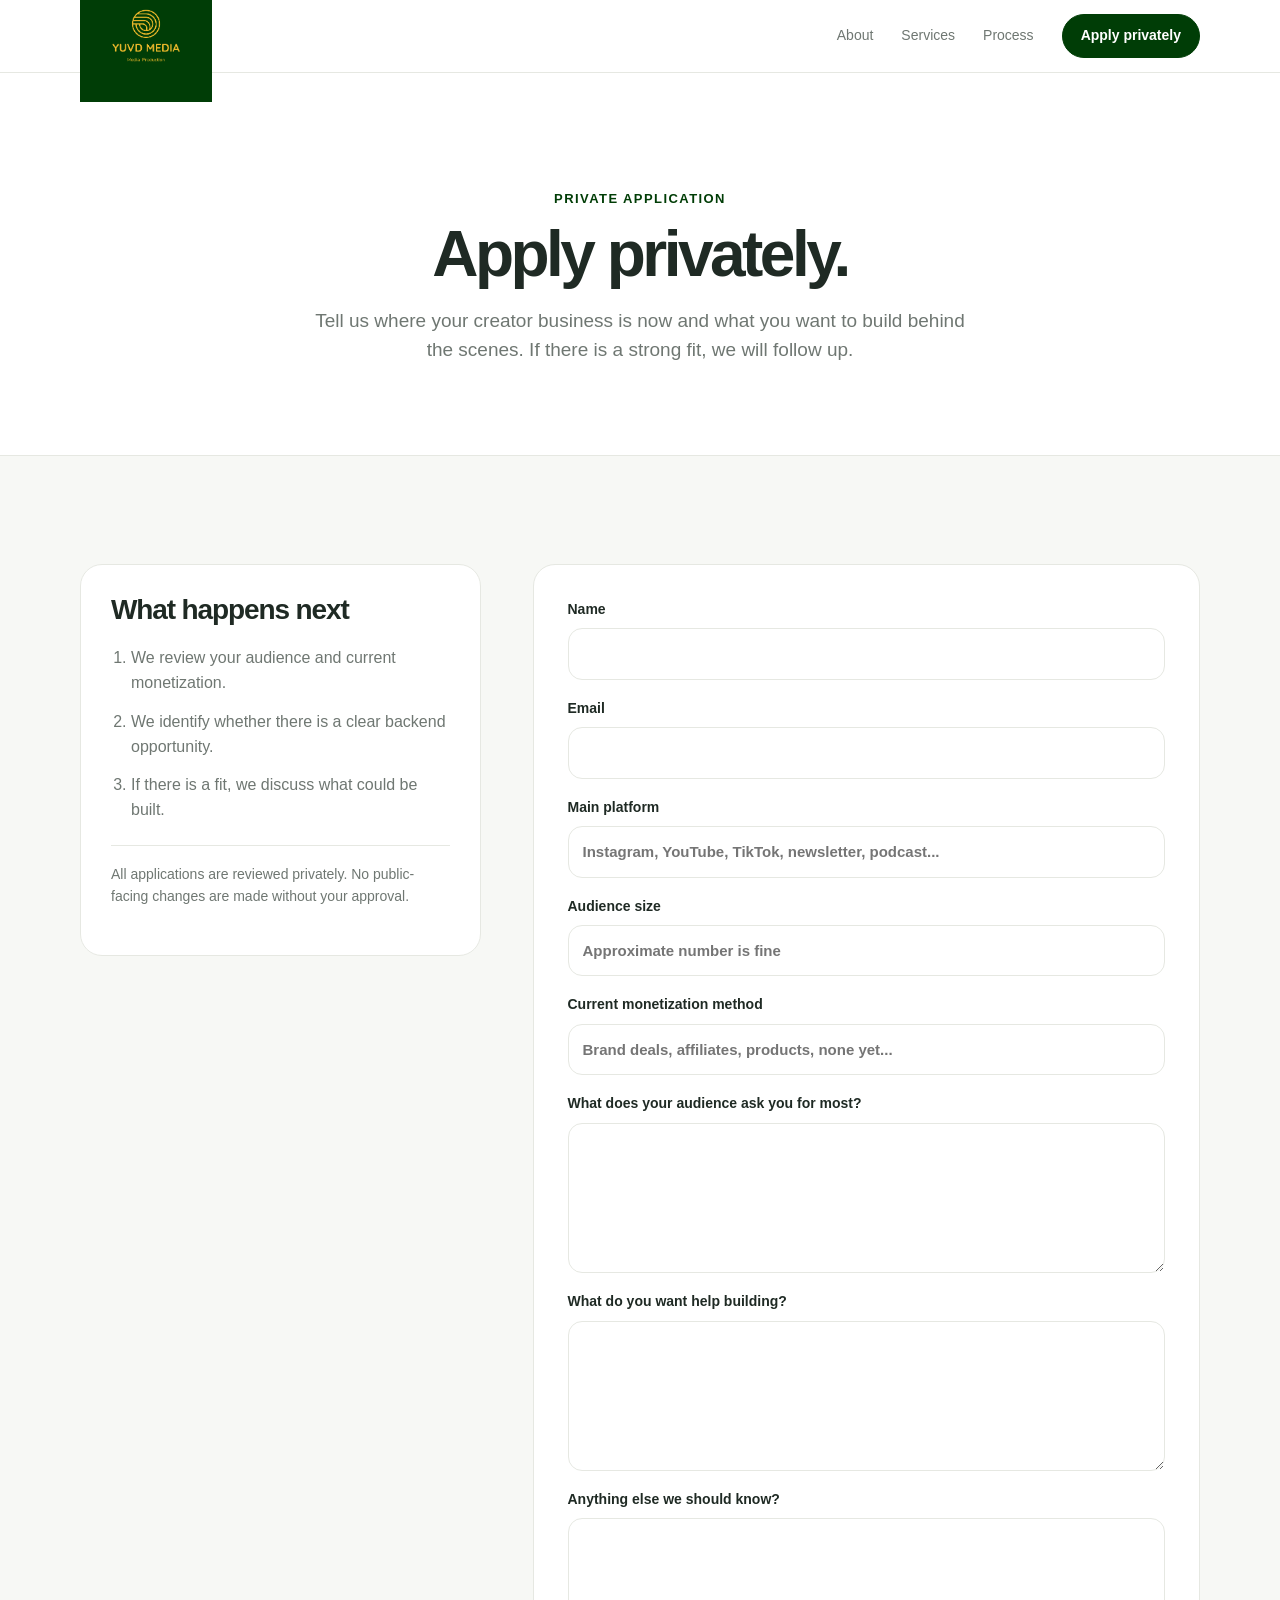
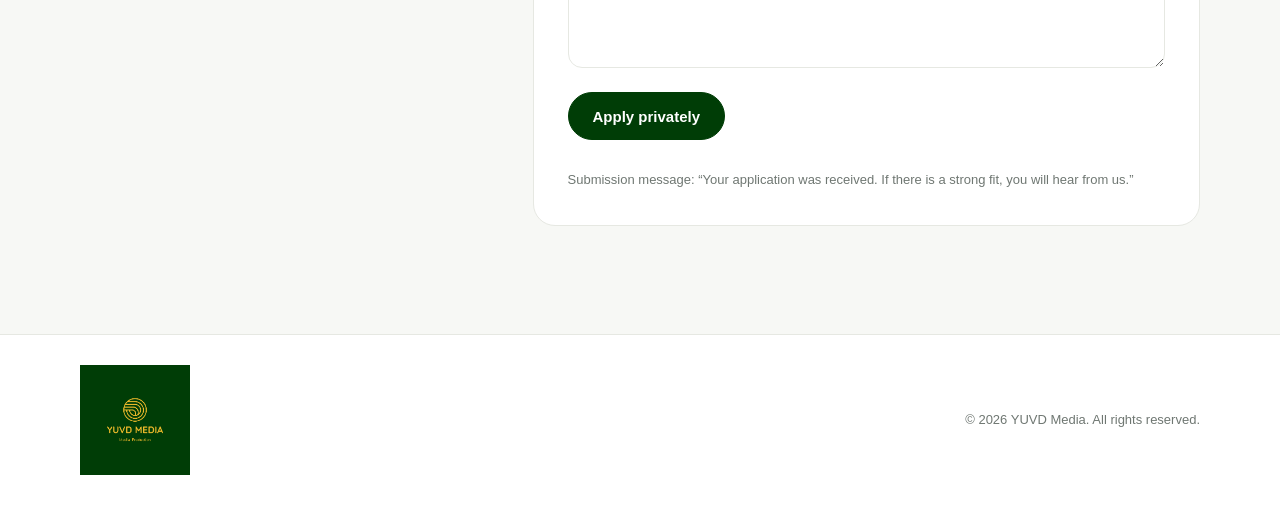
==== apply.html @ 58db4ff4 "fix: correct files with logo" ====
<!DOCTYPE html>
<html lang="en">
<head>
  <meta charset="UTF-8" />
  <meta name="viewport" content="width=device-width, initial-scale=1.0" />
  <title>Apply Privately | YUVD Media</title>
  <meta name="description" content="Apply privately to work with YUVD Media, a discreet backend monetization partner for creators with traction." />
  <link rel="stylesheet" href="styles.css" />
</head>

<body>
  <header class="site-header">
    <div class="nav container">
      <a class="logo-link" href="index.html" aria-label="YUVD Media home">
        <img src="yuvd-media-logo.png" alt="YUVD Media" class="logo" />
      </a>

      <nav class="desktop-nav" aria-label="Primary navigation">
        <a href="index.html#about">About</a>
        <a href="index.html#services">Services</a>
        <a href="index.html#process">Process</a>
        <a href="apply.html" class="nav-cta">Apply privately</a>
      </nav>

      <a href="index.html" class="mobile-nav-cta">Home</a>
    </div>
  </header>

  <main>
    <section class="application-hero">
      <div class="container narrow center">
        <p class="eyebrow">Private application</p>
        <h1>Apply privately.</h1>
        <p>
          Tell us where your creator business is now and what you want to build behind the scenes.
          If there is a strong fit, we will follow up.
        </p>
      </div>
    </section>

    <section class="section application-section">
      <div class="container application-layout">
        <aside class="application-aside">
          <h2>What happens next</h2>
          <ol>
            <li>We review your audience and current monetization.</li>
            <li>We identify whether there is a clear backend opportunity.</li>
            <li>If there is a fit, we discuss what could be built.</li>
          </ol>
          <p class="confidential-note">
            All applications are reviewed privately. No public-facing changes are made without your approval.
          </p>
        </aside>

        <form class="application-form" action="#" method="post">
          <label>
            Name
            <input type="text" name="name" required />
          </label>

          <label>
            Email
            <input type="email" name="email" required />
          </label>

          <label>
            Main platform
            <input type="text" name="platform" placeholder="Instagram, YouTube, TikTok, newsletter, podcast..." required />
          </label>

          <label>
            Audience size
            <input type="text" name="audience_size" placeholder="Approximate number is fine" required />
          </label>

          <label>
            Current monetization method
            <input type="text" name="current_monetization" placeholder="Brand deals, affiliates, products, none yet..." />
          </label>

          <label>
            What does your audience ask you for most?
            <textarea name="audience_questions" required></textarea>
          </label>

          <label>
            What do you want help building?
            <textarea name="build_goal" required></textarea>
          </label>

          <label>
            Anything else we should know?
            <textarea name="additional_context"></textarea>
          </label>

          <button type="submit" class="button primary">Apply privately</button>
          <p class="microcopy">Submission message: “Your application was received. If there is a strong fit, you will hear from us.”</p>
        </form>
      </div>
    </section>
  </main>

  <footer class="footer">
    <div class="container footer-inner">
      <img src="yuvd-media-logo.png" alt="YUVD Media" class="footer-logo" />
      <p>© 2026 YUVD Media. All rights reserved.</p>
    </div>
  </footer>
</body>
</html>
---- styles.css ----
/* YUVD Media website system */

:root {
  --green: #003D06;
  --green-hover: #062F0A;
  --gold: #E4B24F;
  --text: #1F2A24;
  --muted: #6F7772;
  --soft: #F7F8F5;
  --border: #E6E8E2;
  --white: #FFFFFF;
  --shadow: 0 18px 60px rgba(0, 61, 6, 0.07);
}

* {
  box-sizing: border-box;
}

html {
  scroll-behavior: smooth;
}

body {
  margin: 0;
  font-family: Inter, -apple-system, BlinkMacSystemFont, "Segoe UI", Roboto, Arial, sans-serif;
  color: var(--text);
  background: var(--white);
  line-height: 1.55;
}

img {
  max-width: 100%;
  display: block;
}

a {
  color: inherit;
  text-decoration: none;
}

.container {
  width: min(1120px, calc(100% - 40px));
  margin: 0 auto;
}

.narrow {
  width: min(680px, calc(100% - 40px));
}

.center {
  text-align: center;
}

.site-header {
  position: sticky;
  top: 0;
  z-index: 20;
  background: rgba(255, 255, 255, 0.94);
  backdrop-filter: blur(16px);
  border-bottom: 1px solid var(--border);
}

.nav {
  height: 72px;
  display: flex;
  align-items: center;
  justify-content: space-between;
}

.logo-link {
  display: inline-flex;
  align-items: center;
}

.logo {
  width: 132px;
  height: auto;
}

.desktop-nav {
  display: flex;
  align-items: center;
  gap: 28px;
  font-size: 14px;
  color: var(--muted);
}

.desktop-nav a:not(.nav-cta):hover {
  color: var(--green);
}

.nav-cta {
  color: var(--white);
  background: var(--green);
  border: 1px solid var(--green);
  border-radius: 999px;
  padding: 10px 18px;
  font-weight: 600;
}

.nav-cta:hover {
  background: var(--green-hover);
}

.mobile-nav-cta {
  display: none;
  color: var(--green);
  font-weight: 600;
  font-size: 14px;
}

/* Buttons */

.button {
  display: inline-flex;
  align-items: center;
  justify-content: center;
  min-height: 48px;
  padding: 14px 24px;
  border-radius: 999px;
  font-size: 15px;
  font-weight: 600;
  border: 1px solid transparent;
  transition: transform 180ms ease, background 180ms ease, border-color 180ms ease;
}

.button:hover {
  transform: translateY(-1px);
}

.button.primary {
  background: var(--green);
  color: var(--white);
  border-color: var(--green);
}

.button.primary:hover {
  background: var(--green-hover);
}

.button.secondary {
  color: var(--green);
  background: var(--white);
  border-color: var(--border);
}

.button.secondary:hover {
  border-color: var(--gold);
}

/* Shared sections */

.section {
  padding: 108px 0;
}

.section-heading {
  margin-bottom: 42px;
}

.section-heading.center,
.section-heading.narrow {
  margin-left: auto;
  margin-right: auto;
}

.eyebrow {
  margin: 0 0 14px;
  color: var(--green);
  font-size: 13px;
  font-weight: 700;
  letter-spacing: 0.11em;
  text-transform: uppercase;
}

h1,
h2,
h3,
p {
  margin-top: 0;
}

h1 {
  font-size: clamp(42px, 6vw, 64px);
  line-height: 0.98;
  letter-spacing: -0.055em;
  font-weight: 700;
  margin-bottom: 24px;
}

h2 {
  font-size: clamp(30px, 4vw, 44px);
  line-height: 1.05;
  letter-spacing: -0.04em;
  font-weight: 650;
  margin-bottom: 20px;
}

h3 {
  font-size: 22px;
  line-height: 1.2;
  letter-spacing: -0.025em;
  font-weight: 650;
  margin-bottom: 12px;
}

p {
  color: var(--muted);
  font-size: 17px;
  margin-bottom: 18px;
}

.microcopy {
  color: var(--muted);
  font-size: 13px;
  margin: 12px 0 0;
}

/* Hero */

.hero {
  padding: 132px 0 118px;
  background: var(--white);
}

.hero-grid {
  display: grid;
  grid-template-columns: minmax(0, 1.05fr) minmax(360px, 0.95fr);
  gap: 72px;
  align-items: center;
}

.hero-copy {
  max-width: 675px;
}

.hero-line {
  font-size: 24px;
  color: var(--text);
  font-weight: 600;
  letter-spacing: -0.025em;
  margin-bottom: 18px;
}

.hero-support {
  font-size: 19px;
  max-width: 640px;
  margin-bottom: 30px;
}

.hero-actions {
  display: flex;
  flex-direction: column;
  align-items: flex-start;
}

.hero-visual {
  position: relative;
  padding: 34px;
  border: 1px solid var(--border);
  border-radius: 28px;
  background:
    radial-gradient(circle at 84% 16%, rgba(228, 178, 79, 0.14), transparent 28%),
    linear-gradient(180deg, #FFFFFF, #FBFCF9);
  box-shadow: var(--shadow);
}

.hero-visual::before {
  content: "";
  position: absolute;
  inset: 18px;
  border: 1px solid rgba(230, 232, 226, 0.75);
  border-radius: 22px;
  pointer-events: none;
}

.system-card {
  position: relative;
  z-index: 1;
  background: var(--white);
  border: 1px solid var(--border);
  border-radius: 16px;
  padding: 18px 20px;
  box-shadow: 0 12px 40px rgba(0, 61, 6, 0.05);
}

.system-card::before {
  content: "";
  width: 9px;
  height: 9px;
  background: var(--gold);
  border-radius: 50%;
  position: absolute;
  left: 18px;
  top: 50%;
  transform: translateY(-50%);
}

.system-label {
  display: block;
  padding-left: 22px;
  color: var(--text);
  font-weight: 650;
  font-size: 15px;
}

.system-connector {
  width: 1px;
  height: 26px;
  background: #D8DED4;
  margin: 0 auto;
}

.card-2,
.card-4 {
  transform: translateX(22px);
}

.card-3 {
  transform: translateX(-16px);
}

/* Problem */

.problem {
  border-top: 1px solid var(--border);
}

.problem .narrow {
  text-align: center;
}

.section-kicker {
  width: 56px;
  height: 2px;
  background: var(--gold);
  margin: 0 auto 24px;
}

.problem-list {
  margin-top: 34px;
  display: grid;
  grid-template-columns: repeat(2, minmax(0, 1fr));
  gap: 14px 22px;
  text-align: left;
}

.problem-list div {
  display: flex;
  align-items: center;
  gap: 12px;
  padding: 14px 16px;
  border: 1px solid var(--border);
  border-radius: 14px;
  color: var(--text);
  font-weight: 550;
  background: var(--white);
}

.problem-list span {
  width: 7px;
  height: 7px;
  background: var(--gold);
  border-radius: 999px;
  flex: 0 0 auto;
}

/* Positioning */

.positioning {
  background: var(--soft);
}

.split {
  display: grid;
  grid-template-columns: minmax(0, 0.82fr) minmax(0, 1.18fr);
  gap: 72px;
  align-items: start;
}

.gold-line {
  width: 56px;
  height: 2px;
  background: var(--gold);
  margin-bottom: 24px;
}

.positioning-copy p:first-child {
  color: var(--text);
  font-weight: 650;
}

.quiet-list {
  list-style: none;
  padding: 0;
  margin: 24px 0;
  display: grid;
  gap: 10px;
}

.quiet-list li {
  color: var(--text);
  font-weight: 550;
  padding-left: 20px;
  position: relative;
}

.quiet-list li::before {
  content: "";
  width: 6px;
  height: 6px;
  background: var(--gold);
  border-radius: 999px;
  position: absolute;
  left: 0;
  top: 11px;
}

/* Services */

.card-grid.four {
  display: grid;
  grid-template-columns: repeat(4, minmax(0, 1fr));
  gap: 22px;
}

.service-card {
  padding: 32px;
  border: 1px solid var(--border);
  border-radius: 22px;
  background: var(--white);
  transition: transform 180ms ease, box-shadow 180ms ease, border-color 180ms ease;
}

.service-card:hover {
  transform: translateY(-3px);
  box-shadow: 0 18px 50px rgba(0, 61, 6, 0.06);
  border-color: rgba(228, 178, 79, 0.55);
}

.service-card p {
  font-size: 15.5px;
  margin-bottom: 0;
}

.icon-box {
  width: 44px;
  height: 44px;
  color: var(--green);
  margin-bottom: 24px;
}

.icon-box svg {
  width: 100%;
  height: 100%;
  fill: none;
  stroke: currentColor;
  stroke-width: 2.2;
  stroke-linecap: round;
  stroke-linejoin: round;
}

.section-cta {
  margin-top: 34px;
}

/* Process */

.process {
  background: var(--white);
}

.process-line {
  display: grid;
  grid-template-columns: repeat(5, 1fr);
  gap: 18px;
  position: relative;
}

.process-line::before {
  content: "";
  position: absolute;
  left: 28px;
  right: 28px;
  top: 18px;
  height: 1px;
  background: var(--border);
  z-index: 0;
}

.process-step {
  position: relative;
  z-index: 1;
  padding-right: 14px;
}

.step-number {
  width: 36px;
  height: 36px;
  border: 1px solid var(--border);
  border-radius: 999px;
  background: var(--white);
  color: var(--green);
  display: inline-flex;
  align-items: center;
  justify-content: center;
  font-size: 14px;
  font-weight: 700;
  margin-bottom: 22px;
}

.process-step h3 {
  font-size: 20px;
}

.process-step p {
  font-size: 15px;
  margin-bottom: 0;
}

/* Opportunity */

.opportunity {
  background: var(--soft);
}

.stat-grid {
  display: grid;
  grid-template-columns: repeat(4, minmax(0, 1fr));
  gap: 22px;
  margin-top: 42px;
}

.stat-card {
  background: var(--white);
  border: 1px solid var(--border);
  border-radius: 22px;
  padding: 30px;
}

.stat-card span {
  display: block;
  color: var(--green);
  font-size: clamp(34px, 4vw, 48px);
  line-height: 1;
  letter-spacing: -0.055em;
  font-weight: 720;
  margin-bottom: 18px;
}

.stat-card:nth-child(2) span {
  color: var(--gold);
}

.stat-card h3 {
  font-size: 18px;
}

.stat-card p {
  font-size: 13px;
  margin-bottom: 0;
}

.disclaimer {
  width: min(760px, 100%);
  margin: 28px auto 0;
  font-size: 13px;
  text-align: center;
}

/* Fit */

.fit-grid {
  display: grid;
  grid-template-columns: repeat(2, minmax(0, 1fr));
  gap: 24px;
}

.fit-card {
  background: var(--white);
  border: 1px solid var(--border);
  border-radius: 22px;
  padding: 34px;
}

.fit-card.for {
  border-left: 3px solid var(--green);
}

.fit-card.not-for {
  border-left: 3px solid var(--border);
}

.fit-card ul {
  list-style: none;
  margin: 20px 0 0;
  padding: 0;
  display: grid;
  gap: 13px;
}

.fit-card li {
  position: relative;
  padding-left: 22px;
  color: var(--muted);
}

.fit-card li::before {
  content: "";
  position: absolute;
  top: 11px;
  left: 0;
  width: 7px;
  height: 7px;
  border-radius: 999px;
  background: var(--gold);
}

.not-for li::before {
  background: #C8CDC5;
}

/* Final CTA */

.final-cta {
  background: var(--green);
  color: var(--white);
}

.final-cta h2,
.final-cta p,
.final-cta .microcopy {
  color: var(--white);
}

.final-cta p {
  opacity: 0.78;
}

.final-cta .button.primary {
  background: var(--white);
  color: var(--green);
  border-color: var(--white);
  margin-top: 12px;
}

.final-cta .button.primary:hover {
  background: #F7F8F5;
}

/* Application page */

.application-hero {
  padding: 116px 0 72px;
  background: var(--white);
  border-bottom: 1px solid var(--border);
}

.application-hero h1 {
  margin-bottom: 20px;
}

.application-hero p:not(.eyebrow) {
  font-size: 19px;
}

.application-section {
  background: var(--soft);
}

.application-layout {
  display: grid;
  grid-template-columns: minmax(280px, 0.75fr) minmax(0, 1.25fr);
  gap: 52px;
  align-items: start;
}

.application-aside {
  position: sticky;
  top: 104px;
  background: var(--white);
  border: 1px solid var(--border);
  border-radius: 22px;
  padding: 30px;
}

.application-aside h2 {
  font-size: 28px;
}

.application-aside ol {
  margin: 22px 0;
  padding-left: 20px;
  color: var(--muted);
}

.application-aside li {
  margin-bottom: 14px;
}

.confidential-note {
  font-size: 14px;
  padding-top: 18px;
  border-top: 1px solid var(--border);
}

.application-form {
  background: var(--white);
  border: 1px solid var(--border);
  border-radius: 22px;
  padding: 34px;
  display: grid;
  gap: 18px;
}

.application-form label {
  display: grid;
  gap: 8px;
  color: var(--text);
  font-size: 14px;
  font-weight: 650;
}

.application-form input,
.application-form textarea {
  width: 100%;
  border: 1px solid var(--border);
  border-radius: 14px;
  padding: 13px 14px;
  font: inherit;
  font-size: 15px;
  color: var(--text);
  background: var(--white);
  outline: none;
}

.application-form input {
  min-height: 50px;
}

.application-form textarea {
  min-height: 150px;
  resize: vertical;
}

.application-form input:focus,
.application-form textarea:focus {
  border-color: var(--green);
  box-shadow: 0 0 0 3px rgba(0, 61, 6, 0.08);
}

.application-form button {
  width: fit-content;
  margin-top: 6px;
}

/* Footer */

.footer {
  padding: 30px 0;
  background: var(--white);
  border-top: 1px solid var(--border);
}

.footer-inner {
  display: flex;
  align-items: center;
  justify-content: space-between;
  gap: 24px;
}

.footer-logo {
  width: 110px;
}

.footer p {
  margin: 0;
  font-size: 13px;
}

/* Responsive */

@media (max-width: 1024px) {
  .hero-grid,
  .split,
  .application-layout {
    grid-template-columns: 1fr;
    gap: 52px;
  }

  .card-grid.four,
  .stat-grid {
    grid-template-columns: repeat(2, minmax(0, 1fr));
  }

  .process-line {
    grid-template-columns: 1fr;
    gap: 24px;
  }

  .process-line::before {
    left: 21px;
    right: auto;
    top: 0;
    bottom: 0;
    width: 1px;
    height: auto;
  }

  .process-step {
    padding-left: 66px;
    padding-right: 0;
  }

  .step-number {
    position: absolute;
    left: 0;
    top: 0;
  }

  .application-aside {
    position: static;
  }
}

@media (max-width: 760px) {
  .container,
  .narrow {
    width: min(100% - 32px, 1120px);
  }

  .desktop-nav {
    display: none;
  }

  .mobile-nav-cta {
    display: inline-flex;
  }

  .nav {
    height: 66px;
  }

  .logo {
    width: 112px;
  }

  .hero {
    padding: 78px 0 72px;
  }

  h1 {
    font-size: clamp(40px, 11.5vw, 46px);
    line-height: 1;
  }

  h2 {
    font-size: 31px;
  }

  h3 {
    font-size: 20px;
  }

  p {
    font-size: 16px;
  }

  .hero-line {
    font-size: 20px;
  }

  .hero-support {
    font-size: 16px;
  }

  .hero-visual {
    padding: 22px;
    border-radius: 22px;
  }

  .hero-visual::before {
    display: none;
  }

  .card-2,
  .card-3,
  .card-4 {
    transform: none;
  }

  .system-card {
    padding: 15px 16px;
  }

  .system-label {
    font-size: 14px;
  }

  .section {
    padding: 72px 0;
  }

  .problem .narrow,
  .center {
    text-align: left;
  }

  .section-kicker {
    margin-left: 0;
  }

  .problem-list,
  .card-grid.four,
  .stat-grid,
  .fit-grid {
    grid-template-columns: 1fr;
  }

  .service-card,
  .fit-card,
  .stat-card,
  .application-form,
  .application-aside {
    padding: 24px;
    border-radius: 18px;
  }

  .process-step {
    padding-left: 60px;
  }

  .step-number {
    width: 42px;
    height: 42px;
    background: var(--green);
    color: var(--white);
    border-color: var(--green);
    font-size: 16px;
  }

  .application-hero {
    padding: 78px 0 56px;
    text-align: left;
  }

  .application-form button {
    width: 100%;
  }

  .footer-inner {
    align-items: flex-start;
    flex-direction: column;
  }
}
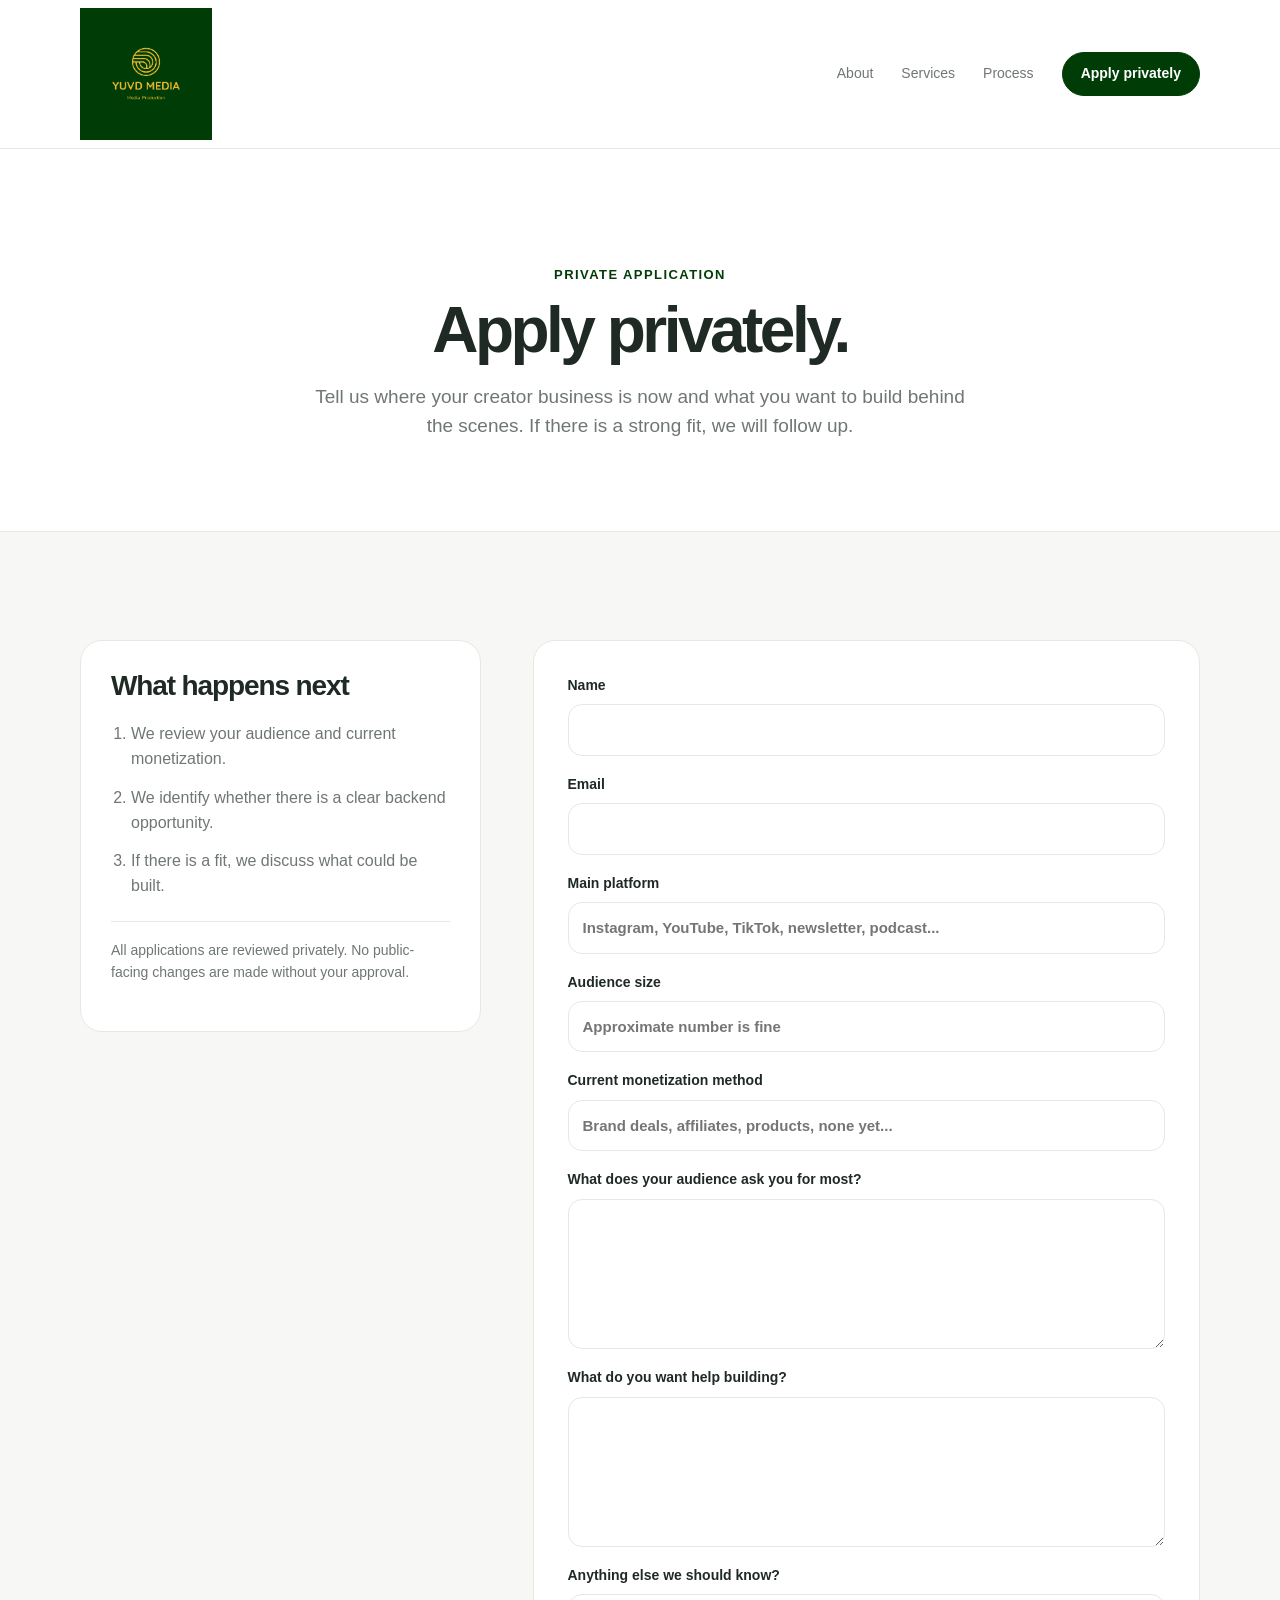
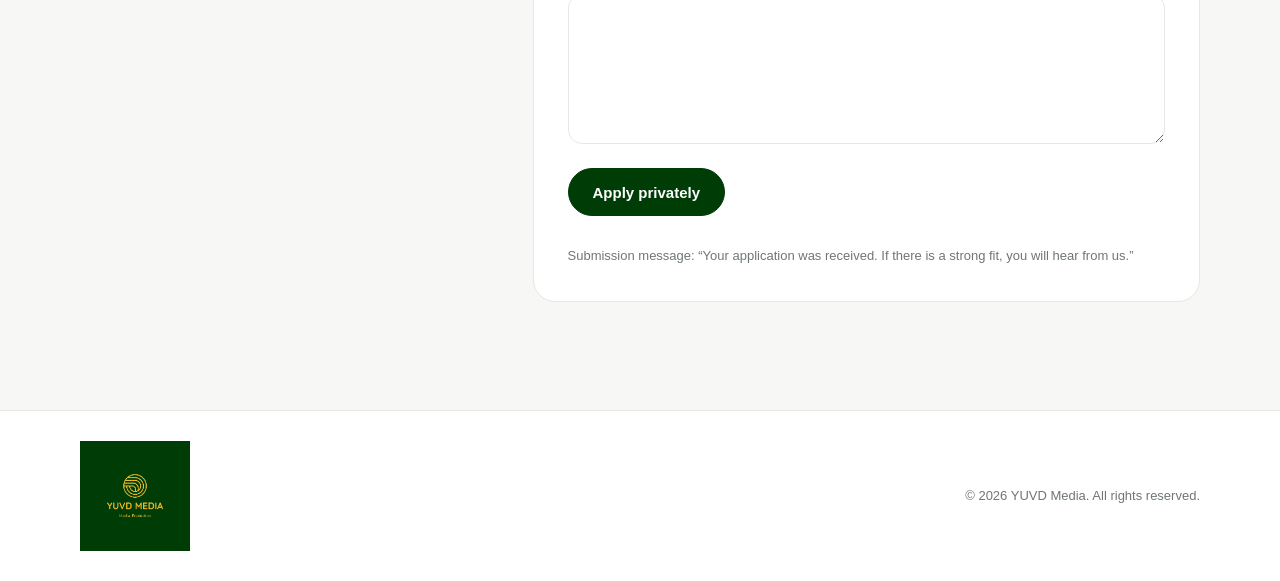
==== commit 991966a5: "add favicon to both pages" ====
--- a/apply.html
+++ b/apply.html
@@ -5,6 +5,8 @@
   <meta name="viewport" content="width=device-width, initial-scale=1.0" />
   <title>Apply Privately | YUVD Media</title>
   <meta name="description" content="Apply privately to work with YUVD Media, a discreet backend monetization partner for creators with traction." />
+  <link rel="icon" type="image/png" href="yuvd-media-logo.png" />
+  <link rel="icon" type="image/png" href="yuvd-media-logo.png" />
   <link rel="stylesheet" href="styles.css" />
 </head>
 
@@ -52,7 +54,7 @@
           </p>
         </aside>
 
-        <form class="application-form" action="#" method="post">
+        <form class="application-form" action="https://formspree.io/f/xkoywjed" method="post">
           <label>
             Name
             <input type="text" name="name" required />
--- a/styles.css
+++ b/styles.css
@@ -61,7 +61,8 @@
 }
 
 .nav {
-  height: 72px;
+  height: auto;
+  padding: 8px 0;
   display: flex;
   align-items: center;
   justify-content: space-between;
